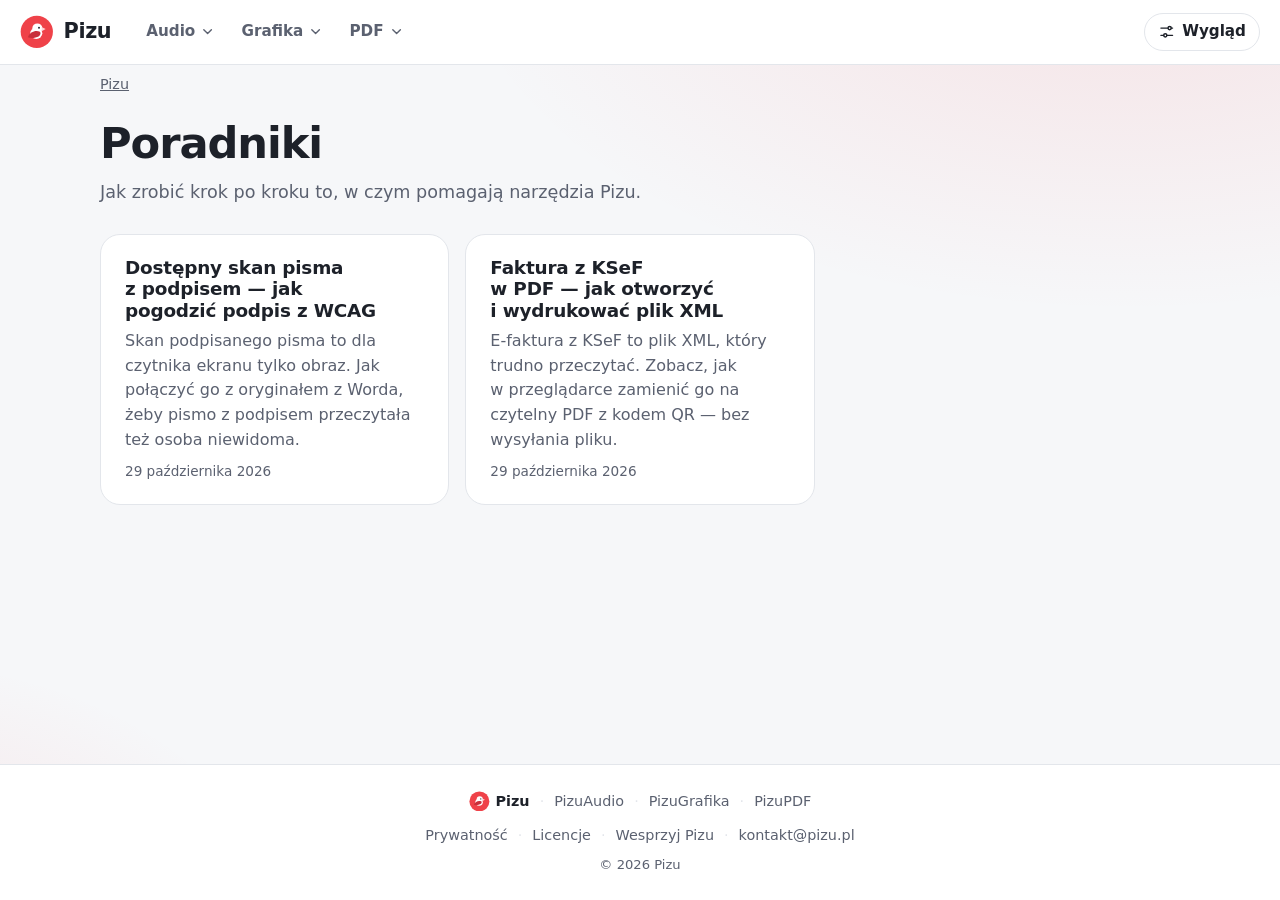
==== poradniki/index.html @ 79e98259 "Wdrożenie (2026-10-29 16:41) Źródło: pizu-pl c8be9c4" ====
<!DOCTYPE html>
<html lang="pl">
<head>
  <meta charset="utf-8">
  <meta name="viewport" content="width=device-width, initial-scale=1">
  <meta
    http-equiv="Content-Security-Policy"
    content="default-src 'self'; script-src 'self'; style-src 'self'; img-src 'self' data:; base-uri 'none'; form-action 'none'"
  >
  <title>Poradniki | Pizu</title>
  <meta name="description" content="Poradniki Pizu: jak zrobić krok po kroku to, w czym pomagają narzędzia do PDF-ów, zdjęć i dźwięku — bez wysyłania plików na serwer.">
  <link rel="canonical" href="https://pizu.pl/poradniki/">
  <meta name="theme-color" content="#f6f7f9" media="(prefers-color-scheme: light)">
  <meta name="theme-color" content="#121419" media="(prefers-color-scheme: dark)">
  <meta property="og:title" content="Poradniki | Pizu">
  <meta property="og:description" content="Poradniki Pizu: jak zrobić krok po kroku to, w czym pomagają narzędzia do PDF-ów, zdjęć i dźwięku — bez wysyłania plików na serwer.">
  <meta property="og:type" content="website">
  <meta property="og:url" content="https://pizu.pl/poradniki/">
  <meta property="og:site_name" content="Pizu">
  <meta property="og:locale" content="pl_PL">
  <!-- grafika: scripts/og-image.html → node scripts/og-image.mjs -->
  <meta property="og:image" content="https://pizu.pl/og-image.png">
  <meta property="og:image:type" content="image/png">
  <meta property="og:image:width" content="1200">
  <meta property="og:image:height" content="630">
  <meta property="og:image:alt" content="Ptak Pizu i napis: Pizu — narzędzia, które nie wysyłają Twoich plików. Dźwięk, zdjęcia, PDF.">
  <meta name="twitter:card" content="summary_large_image">
  <link rel="icon" type="image/svg+xml" href="/favicon.svg">
  <!-- motyw, kontrast, tekst i animacje z panelu „Wygląd” — przed pierwszym malowaniem -->
  <script src="/settings-init.js?v=d008af4809"></script>
  <!-- wspólna belka i stopka wszystkich stron Pizu (źródło: shell/, kopiuje scripts/sync-shell.mjs) -->
  <link rel="stylesheet" href="/pizu-shell.css?v=c054189e08">
  <link rel="stylesheet" href="/start.css?v=85e045e8c1">
  <script src="/pizu-shell.js?v=98fed515b8" defer></script>
  <script src="/start.js?v=29571391bf" defer></script>
  <script type="application/ld+json">{"@context":"https://schema.org","@type":"CollectionPage","name":"Poradniki","description":"Poradniki Pizu: jak zrobić krok po kroku to, w czym pomagają narzędzia do PDF-ów, zdjęć i dźwięku — bez wysyłania plików na serwer.","url":"https://pizu.pl/poradniki/","inLanguage":"pl","hasPart":[{"@type":"Article","headline":"Dostępny skan pisma z podpisem — jak pogodzić podpis z WCAG","url":"https://pizu.pl/poradniki/dostepny-skan-pisma-z-podpisem/"},{"@type":"Article","headline":"Faktura z KSeF w PDF — jak otworzyć i wydrukować plik XML","url":"https://pizu.pl/poradniki/faktura-z-ksef-w-pdf/"}]}</script>
</head>
<body>
  <a class="skip" href="#tresc">Przejdź do treści</a>

  <pizu-header settings>
    <!-- bez JavaScriptu zostają zwykłe linki; skrypt zamienia je na pełną belkę z menu -->
    <nav class="pz-bar" aria-label="Narzędzia Pizu">
      <a class="pz-logo" href="https://pizu.pl/"><span class="pz-logo-name">Pizu</span></a>
      <a href="https://audio.pizu.pl/">PizuAudio</a>
      <a href="https://grafika.pizu.pl/">PizuGrafika</a>
      <a href="https://pdf.pizu.pl/">PizuPDF</a>
    </nav>
  </pizu-header>

  <main id="tresc">
    <nav class="crumbs" aria-label="Jesteś tutaj">
      <ol><li><a href="/">Pizu</a></li></ol>
    </nav>
    <section class="guide-index" aria-labelledby="poradniki-h1">
      <h1 id="poradniki-h1">Poradniki</h1>
      <p class="guide-index-lead">Jak zrobić krok po kroku to, w&nbsp;czym pomagają narzędzia Pizu.</p>
      <ul class="guide-list" role="list">
        <li>
          <h2><a href="/poradniki/dostepny-skan-pisma-z-podpisem/">Dostępny skan pisma z&nbsp;podpisem&nbsp;— jak pogodzić podpis z&nbsp;WCAG</a></h2>
          <p>Skan podpisanego pisma to dla czytnika ekranu tylko obraz. Jak połączyć go z&nbsp;oryginałem z&nbsp;Worda, żeby pismo z&nbsp;podpisem przeczytała też osoba niewidoma.</p>
          <p class="guide-date"><time datetime="2026-10-29">29 października 2026</time></p>
        </li>
        <li>
          <h2><a href="/poradniki/faktura-z-ksef-w-pdf/">Faktura z&nbsp;KSeF w&nbsp;PDF&nbsp;— jak otworzyć i&nbsp;wydrukować plik XML</a></h2>
          <p>E-faktura z&nbsp;KSeF to plik XML, który trudno przeczytać. Zobacz, jak w&nbsp;przeglądarce zamienić go na czytelny PDF z&nbsp;kodem QR&nbsp;— bez wysyłania pliku.</p>
          <p class="guide-date"><time datetime="2026-10-29">29 października 2026</time></p>
        </li>
      </ul>
    </section>
  </main>

  <pizu-footer>
    <p class="pz-foot">© 2026 Pizu · <a href="https://audio.pizu.pl/">PizuAudio</a> · <a href="https://grafika.pizu.pl/">PizuGrafika</a> · <a href="https://pdf.pizu.pl/">PizuPDF</a> · <a href="mailto:kontakt@pizu.pl">kontakt@pizu.pl</a></p>
  </pizu-footer>

  <!-- Okno „O Pizu” — jak „O aplikacji” w narzędziach. Prywatność streszcza zakładki „Prywatność” narzędzi:
       przy zmianach w narzędziach (co pobierają, co zapisują w przeglądarce) zaktualizuj też tutaj. -->
  <dialog class="about" aria-labelledby="about-title">
    <div class="settings-body">
      <div class="settings-head">
        <h2 id="about-title">O Pizu</h2>
        <button class="icon-button" type="button" data-dialog-close aria-label="Zamknij">
          <svg viewBox="0 0 24 24" aria-hidden="true"><path d="M6 6l12 12M18 6L6 18" /></svg>
        </button>
      </div>

      <div class="tabs" role="tablist" aria-label="Informacje o Pizu">
        <button type="button" role="tab" id="tab-privacy" aria-controls="panel-privacy" aria-selected="true" data-tab="privacy">Prywatność</button>
        <button type="button" role="tab" id="tab-licenses" aria-controls="panel-licenses" aria-selected="false" tabindex="-1" data-tab="licenses">Licencje</button>
        <button type="button" role="tab" id="tab-contact" aria-controls="panel-contact" aria-selected="false" tabindex="-1" data-tab="contact">Kontakt</button>
      </div>

      <div class="tab-panel" role="tabpanel" id="panel-privacy" aria-labelledby="tab-privacy" tabindex="0">
        <p class="about-lead">Twoje pliki są przetwarzane lokalnie w&nbsp;przeglądarce, bez przesyłania ich na serwer. Szczegóły:</p>
        <dl class="privacy-list">
          <div>
            <dt>Twoje pliki</dt>
            <dd>PizuAudio, PizuGrafika i&nbsp;PizuPDF obrabiają pliki w&nbsp;Twojej przeglądarce, na Twoim urządzeniu. Ani pliki, ani wyniki nie są przesyłane na nasz serwer ani do innych firm.</dd>
          </div>
          <div>
            <dt>Co pobiera przeglądarka</dt>
            <dd>Przy otwarciu narzędzia — jego stronę z&nbsp;serwera Pizu, a&nbsp;przy niektórych funkcjach dodatkowe moduły z&nbsp;tego samego serwera (np. obsługę zdjęć HEIC i&nbsp;rozpoznawanie tekstu w&nbsp;PDF). Wyjątek: model AI do oddzielania wokalu w&nbsp;PizuAudio (ok. 172&nbsp;MB) przy pierwszym użyciu pobierany jest z&nbsp;serwisu Hugging Face, który widzi wtedy Twój adres IP — ale nie Twoje nagrania.</dd>
          </div>
          <div>
            <dt>Czy potrzebny jest internet</dt>
            <dd>Tak — do otwarcia narzędzia i&nbsp;pobrania potrzebnych modułów. Sama obróbka plików odbywa się już na Twoim urządzeniu.</dd>
          </div>
          <div>
            <dt>Co zostaje w&nbsp;przeglądarce</dt>
            <dd>Ustawienia wyglądu, zapisywane osobno dla każdego adresu. PizuPDF pamięta też kopie ostatnio otwieranych plików, żeby łatwo do nich wrócić — każdą usuniesz ikoną kosza. PizuAudio przechowuje pobrany model AI, żeby nie ściągać go ponownie. Do zamknięcia karty narzędzie pamięta też, że wzmianka o&nbsp;wsparciu już się pokazała. Wszystko usuniesz, czyszcząc dane witryny w&nbsp;ustawieniach przeglądarki.</dd>
          </div>
          <div>
            <dt>Bez śledzenia</dt>
            <dd>Bez plików cookie, reklam, narzędzi analitycznych i&nbsp;zakładania konta. Serwer, jak każdy, zapisuje standardowe logi dostępu (m.in. adresy IP) w&nbsp;celach bezpieczeństwa i&nbsp;diagnostyki. PizuPDF wysyła do usługi Sentry (dane w&nbsp;Unii Europejskiej) techniczny raport tylko wtedy, gdy w&nbsp;narzędziu wystąpi błąd — bez Twoich plików, ich nazw i&nbsp;adresu IP.</dd>
          </div>
          <div>
            <dt>Wsparcie przez Suppi</dt>
            <dd>Link „Wesprzyj Pizu” prowadzi do serwisu Suppi (Patronite). Strony Pizu łączą się z&nbsp;nim dopiero, gdy go klikniesz. Wpłatę obsługuje Suppi — strony Pizu nie mają dostępu do danych płatności.</dd>
          </div>
        </dl>
        <p class="privacy-more">Szczegóły każdego narzędzia znajdziesz w&nbsp;jego oknie „O&nbsp;aplikacji”, w&nbsp;zakładce „Prywatność”.</p>
      </div>

      <div class="tab-panel" role="tabpanel" id="panel-licenses" aria-labelledby="tab-licenses" tabindex="0" hidden>
        <p>Strona pizu.pl to własny kod (HTML, CSS i&nbsp;JavaScript) — bez bibliotek, czcionek ani skryptów z&nbsp;innych serwerów. Każde narzędzie ma własną listę licencji w&nbsp;oknie „O&nbsp;aplikacji”, w&nbsp;zakładce „Licencje”.</p>
        <details class="license">
          <summary>Ikona kubka (sekcja „Wesprzyj Pizu”) — Lucide, licencja ISC</summary>
          <p>Copyright (c) for portions of Lucide are held by Cole Bemis 2013-2022 as part of Feather (MIT). All other copyright (c) for Lucide are held by Lucide Contributors 2022.</p>
          <p>Permission to use, copy, modify, and/or distribute this software for any purpose with or without fee is hereby granted, provided that the above copyright notice and this permission notice appear in all copies.</p>
          <p>THE SOFTWARE IS PROVIDED "AS IS" AND THE AUTHOR DISCLAIMS ALL WARRANTIES WITH REGARD TO THIS SOFTWARE INCLUDING ALL IMPLIED WARRANTIES OF MERCHANTABILITY AND FITNESS. IN NO EVENT SHALL THE AUTHOR BE LIABLE FOR ANY SPECIAL, DIRECT, INDIRECT, OR CONSEQUENTIAL DAMAGES OR ANY DAMAGES WHATSOEVER RESULTING FROM LOSS OF USE, DATA OR PROFITS, WHETHER IN AN ACTION OF CONTRACT, NEGLIGENCE OR OTHER TORTIOUS ACTION, ARISING OUT OF OR IN CONNECTION WITH THE USE OR PERFORMANCE OF THIS SOFTWARE.</p>
        </details>
      </div>

      <div class="tab-panel" role="tabpanel" id="panel-contact" aria-labelledby="tab-contact" tabindex="0" hidden>
        <p>Pytania, uwagi i&nbsp;zgłoszenia błędów: <a href="mailto:kontakt@pizu.pl">kontakt@pizu.pl</a>. Przy błędzie podaj nazwę narzędzia i&nbsp;numer wersji — jest w&nbsp;stopce każdego narzędzia.</p>
        <p>Narzędzia Pizu są darmowe i&nbsp;bez reklam. Jeśli Ci pomogły, możesz <a href="https://suppi.pl/pizu" target="_blank" rel="noopener">postawić kawę na Suppi<span class="visually-hidden"> (otwiera się w nowej karcie)</span></a>.</p>
      </div>
    </div>
  </dialog>

  <!-- Panel „Wygląd i dostępność” — te same opcje i opisy co w narzędziach Pizu.
       Zmiany działają od razu i są zapisywane w tej przeglądarce (start.js). -->
  <dialog class="settings" aria-labelledby="settings-title">
    <div class="settings-body">
      <div class="settings-head">
        <h2 id="settings-title">Wygląd i dostępność</h2>
        <button class="icon-button" type="button" data-settings-close aria-label="Zamknij ustawienia">
          <svg viewBox="0 0 24 24" aria-hidden="true"><path d="M6 6l12 12M18 6L6 18" /></svg>
        </button>
      </div>

      <fieldset class="setting">
        <legend>Motyw</legend>
        <div class="choices">
          <label><input type="radio" name="theme" value="light"><span><svg viewBox="0 0 24 24" aria-hidden="true"><circle cx="12" cy="12" r="4" /><path d="M12 2.5v2M12 19.5v2M2.5 12h2M19.5 12h2M5.3 5.3l1.4 1.4M17.3 17.3l1.4 1.4M5.3 18.7l1.4-1.4M17.3 6.7l1.4-1.4" /></svg>Jasny</span></label>
          <label><input type="radio" name="theme" value="dark"><span><svg viewBox="0 0 24 24" aria-hidden="true"><path d="M20 14.5A8 8 0 0 1 9.5 4a8 8 0 1 0 10.5 10.5z" /></svg>Ciemny</span></label>
          <label><input type="radio" name="theme" value="auto"><span><svg viewBox="0 0 24 24" aria-hidden="true"><rect x="3" y="4" width="18" height="12.5" rx="2" /><path d="M9 20.5h6M12 16.5v4" /></svg>Automatyczny</span></label>
        </div>
      </fieldset>

      <fieldset class="setting" aria-describedby="setting-contrast-hint">
        <legend>Kontrast</legend>
        <p class="setting-hint" id="setting-contrast-hint">Wysoki kontrast przyciemnia teksty i&nbsp;obramowania oraz wzmacnia kolory przycisków.</p>
        <div class="choices">
          <label><input type="radio" name="contrast" value="normal"><span>Standardowy</span></label>
          <label><input type="radio" name="contrast" value="high"><span>Wysoki</span></label>
        </div>
      </fieldset>

      <fieldset class="setting" aria-describedby="setting-text-hint">
        <legend>Wielkość tekstu</legend>
        <p class="setting-hint" id="setting-text-hint">Powiększa tekst i&nbsp;przyciski na całej stronie.</p>
        <div class="choices">
          <label><input type="radio" name="textScale" value="100"><span>100%</span></label>
          <label><input type="radio" name="textScale" value="115"><span>115%</span></label>
          <label><input type="radio" name="textScale" value="130"><span>130%</span></label>
          <label><input type="radio" name="textScale" value="150"><span>150%</span></label>
        </div>
      </fieldset>

      <fieldset class="setting" aria-describedby="setting-motion-hint">
        <legend>Animacje</legend>
        <p class="setting-hint" id="setting-motion-hint">Ograniczone wyłączają przejścia i&nbsp;ruchome efekty, także ptaka, który mruga i&nbsp;wodzi okiem.</p>
        <div class="choices">
          <label><input type="radio" name="motion" value="system"><span>Jak w&nbsp;systemie</span></label>
          <label><input type="radio" name="motion" value="reduced"><span>Ograniczone</span></label>
          <label><input type="radio" name="motion" value="full"><span>Pełne</span></label>
        </div>
      </fieldset>

      <p class="settings-note">Ustawienia są zapamiętywane tylko w&nbsp;tej przeglądarce. Klawiszem Tab przechodzisz między elementami strony, a&nbsp;strzałkami wybierasz opcje w&nbsp;grupie.</p>

      <div class="settings-foot">
        <button class="text-button" type="button" data-settings-reset>
          <svg viewBox="0 0 24 24" aria-hidden="true"><path d="M4 12a8 8 0 1 0 2.4-5.7M4 4v4.5h4.5" /></svg>
          Przywróć domyślne
        </button>
        <button class="button button-small" type="button" data-settings-close>Gotowe</button>
      </div>
    </div>
  </dialog>
</body>
</html>
---- pizu-shell.css ----
/* Pizu — wspólna belka (<pizu-header>) i stopka (<pizu-footer>) — patrz pizu-shell.js.
   Jedno źródło: shell/ w projekcie pizu-pl; scripts/sync-shell.mjs kopiuje do każdej strony.

   Kolory jak na pizu.pl. Jasny i ciemny wariant wybiera light-dark() według color-scheme strony
   (pizu.pl: data-theme, narzędzia: klasa .dark); wysoki kontrast: data-contrast="high" albo .contrast-high.
   Rozmiary w rem — rosną razem z ustawieniem „Wielkość tekstu”. */

:root {
  --pz-ink: light-dark(#1d2129, #eef0f4);
  --pz-muted: light-dark(#5b6170, #a6acb9);
  --pz-surface: light-dark(#ffffff, #1b1e25);
  --pz-line: light-dark(#e3e6eb, #2a2e37);
  --pz-chip: light-dark(#f0f2f5, #23262e);
  --pz-brand-ink: light-dark(#c22f39, #f47279);
  --pz-brand-tile: light-dark(#ffe3e5, #3a1f23);
  --pz-focus: light-dark(#2563eb, #7aa2ff);
  --pz-shadow-color: light-dark(rgba(20, 24, 33, 0.12), rgba(0, 0, 0, 0.5));
  /* szerokość treści belki i stopki: pełna, żeby logo stało w tym samym miejscu na każdej stronie
     (strona może ją ograniczyć) */
  --pz-max: none;
}

:root[data-contrast="high"],
:root.contrast-high {
  --pz-ink: light-dark(#0b0d12, #ffffff);
  --pz-muted: light-dark(#343944, #dde0e7);
  --pz-line: light-dark(#7d8491, #7f8694);
  --pz-chip: light-dark(#e3e6eb, #2c3039);
  --pz-brand-ink: light-dark(#a3202a, #ff8a8f);
  --pz-focus: light-dark(#1d4ed8, #a5c0ff);
}

pizu-header,
pizu-footer {
  display: block;
  color: var(--pz-ink);
  background: var(--pz-surface);
  line-height: 1.4;
}

pizu-header *,
pizu-footer * {
  box-sizing: border-box;
}

pizu-header {
  position: relative;
  z-index: 40;
  border-bottom: 1px solid var(--pz-line);
}

/* przed załadowaniem skryptu: ta sama wysokość, żeby strona nie skakała */
pizu-header:not(:defined) {
  min-height: 4rem;
}

pizu-footer {
  border-top: 1px solid var(--pz-line);
}

pizu-header :focus-visible,
pizu-footer :focus-visible {
  outline: 3px solid var(--pz-focus);
  outline-offset: 2px;
  border-radius: 8px;
}

.pz-visually-hidden {
  position: absolute;
  width: 1px;
  height: 1px;
  overflow: hidden;
  clip: rect(0 0 0 0);
  white-space: nowrap;
}

/* ── logo ──────────────────────────────────────────────── */

.pz-mark {
  flex: none;
  width: 2.1rem;
  height: 2.1rem;
}

.pz-c-brand { fill: #ef4249; }
.pz-c-white { fill: #fff; }
.pz-c-beak { fill: #ffd3d5; }
.pz-c-ink { fill: #262b36; }
.pz-c-wing { fill: #c92f3a; }

.pz-icon,
.pz-chevron {
  flex: none;
  width: 1.15em;
  height: 1.15em;
  fill: none;
  stroke: currentColor;
  stroke-width: 1.9;
  stroke-linecap: round;
  stroke-linejoin: round;
}

/* ── belka ─────────────────────────────────────────────── */

.pz-bar {
  display: flex;
  align-items: center;
  gap: 8px 16px;
  max-width: var(--pz-max);
  min-height: 4rem;
  margin-inline: auto;
  padding: 10px 20px;
}

.pz-logo {
  display: inline-flex;
  align-items: center;
  gap: 10px;
  padding: 4px 6px 4px 0;
  color: var(--pz-ink);
  text-decoration: none;
}

.pz-logo-name {
  font-size: 1.3rem;
  font-weight: 800;
  letter-spacing: -0.02em;
}

.pz-nav-list,
.pz-panel-list,
.pz-mobile-list {
  margin: 0;
  padding: 0;
  list-style: none;
}

.pz-nav-list {
  display: flex;
  gap: 2px;
}

.pz-nav-item {
  position: relative;
}

.pz-nav-btn {
  display: inline-flex;
  align-items: center;
  gap: 5px;
  padding: 8px 11px 8px 13px;
  border: 0;
  border-radius: 999px;
  background: transparent;
  color: var(--pz-muted);
  font: inherit;
  font-size: 0.95rem;
  font-weight: 600;
  cursor: pointer;
}

.pz-nav-btn:hover,
.pz-nav-btn[aria-expanded="true"] {
  background: var(--pz-chip);
  color: var(--pz-ink);
}

.pz-nav-btn.is-current {
  color: var(--pz-brand-ink);
}

.pz-chevron {
  width: 1em;
  height: 1em;
  stroke-width: 2.2;
}

.pz-nav-btn[aria-expanded="true"] .pz-chevron {
  transform: rotate(180deg);
}

/* narzędzie pracuje w tle (atrybut busy) */
.pz-spinner {
  flex: none;
  width: 0.9em;
  height: 0.9em;
  margin-left: 6px;
  vertical-align: -0.1em;
  fill: none;
  stroke: var(--pz-brand-ink);
  stroke-width: 3;
  stroke-linecap: round;
  animation: pz-spin 0.9s linear infinite;
}

@keyframes pz-spin {
  to { transform: rotate(360deg); }
}

/* „Ograniczone animacje” z panelu „Wygląd” (narzędzia: .reduce-motion, pizu.pl: data-motion) */
:root.reduce-motion .pz-spinner,
:root[data-motion="reduced"] .pz-spinner {
  animation: none;
}

@media (prefers-reduced-motion: reduce) {
  :root:not(.motion-full):not([data-motion="full"]) .pz-spinner {
    animation: none;
  }
}

/* ── rozwijane kategorie ───────────────────────────────── */

.pz-panel {
  position: absolute;
  top: calc(100% + 10px);
  left: 0;
  width: 21rem;
  padding: 8px;
  border: 1px solid var(--pz-line);
  border-radius: 16px;
  background: var(--pz-surface);
  box-shadow: 0 2px 4px var(--pz-shadow-color), 0 18px 40px var(--pz-shadow-color);
}

.pz-panel[hidden] {
  display: none;
}

.pz-panel-wide {
  width: 36rem;
}

/* trzy kolumny czytane z góry na dół (PDF: 16 narzędzi → 6 wierszy), żeby pokrewne leżały obok siebie;
   przy nowym narzędziu sprawdź liczbę wierszy — nadmiarowa pozycja tworzy wąską czwartą kolumnę */
.pz-panel-wide .pz-panel-list {
  grid-auto-flow: column;
  grid-template-columns: repeat(3, minmax(0, 1fr));
  grid-template-rows: repeat(6, auto);
}

.pz-panel-head {
  display: flex;
  flex-wrap: wrap;
  align-items: baseline;
  justify-content: space-between;
  gap: 2px 12px;
  margin-bottom: 6px;
  padding: 6px 10px 10px;
  border-bottom: 1px solid var(--pz-line);
}

.pz-product {
  color: var(--pz-ink);
  font-size: 1.05rem;
  font-weight: 800;
  letter-spacing: -0.015em;
  text-decoration: none;
}

.pz-product:hover {
  text-decoration: underline;
  text-underline-offset: 3px;
}

/* nazwa narzędzia w kolorze marki — jak w logo narzędzi (ZASADY-MARKI.md) */
.pz-product-name {
  color: var(--pz-brand-ink);
}

.pz-panel-about {
  color: var(--pz-muted);
  font-size: 0.85rem;
  font-weight: 400;
}

.pz-panel-list {
  display: grid;
  gap: 2px;
}

.pz-tool {
  display: block;
  padding: 8px 10px;
  border-radius: 10px;
  color: var(--pz-ink);
  text-decoration: none;
}

.pz-tool:hover {
  background: var(--pz-chip);
}

.pz-tool[aria-current="page"] {
  background: var(--pz-brand-tile);
}

.pz-tool-name {
  display: block;
  font-size: 0.95rem;
  font-weight: 600;
}

.pz-tool[aria-current="page"] .pz-tool-name {
  color: var(--pz-brand-ink);
}

.pz-tool-desc {
  display: block;
  margin-top: 1px;
  color: var(--pz-muted);
  font-size: 0.82rem;
  line-height: 1.35;
}

/* ── przyciski po prawej ───────────────────────────────── */

.pz-actions {
  display: flex;
  align-items: center;
  gap: 8px;
  margin-left: auto;
}

.pz-btn {
  display: inline-flex;
  align-items: center;
  gap: 7px;
  padding: 7px 13px;
  border: 1px solid var(--pz-line);
  border-radius: 999px;
  background: var(--pz-surface);
  color: var(--pz-ink);
  font: inherit;
  font-size: 0.95rem;
  font-weight: 600;
  cursor: pointer;
}

.pz-btn:hover,
.pz-btn[aria-expanded="true"] {
  background: var(--pz-chip);
}

.pz-menu-btn {
  display: none;
}

/* ── menu na telefonie ─────────────────────────────────── */

.pz-mobile {
  max-width: var(--pz-max);
  margin-inline: auto;
  padding: 4px 20px 14px;
}

.pz-mobile[hidden] {
  display: none;
}

.pz-mobile-group {
  padding-block: 10px;
}

.pz-mobile-group + .pz-mobile-group {
  border-top: 1px solid var(--pz-line);
}

.pz-mobile-title {
  margin: 0 0 4px;
}

.pz-mobile-list {
  display: flex;
  flex-wrap: wrap;
  gap: 4px;
}

.pz-mobile-list .pz-tool {
  padding: 7px 12px;
  border: 1px solid var(--pz-line);
  border-radius: 999px;
}

.pz-mobile-list .pz-tool-name {
  font-size: 0.9rem;
}

@media (max-width: 880px) {
  .pz-nav {
    display: none;
  }

  .pz-menu-btn {
    display: inline-flex;
  }
}

@media (min-width: 881px) {
  .pz-mobile {
    display: none;
  }
}

@media (max-width: 480px) {
  .pz-bar {
    padding-inline: 16px;
  }

  /* na wąskim ekranie „Wygląd” zostaje samą ikoną (nazwa w aria-label) */
  .pz-settings .pz-btn-text {
    display: none;
  }

  .pz-settings {
    padding-inline: 9px;
  }

  .pz-mobile {
    padding-inline: 16px;
  }
}

/* ── stopka ────────────────────────────────────────────── */

.pz-foot {
  display: grid;
  justify-items: center;
  gap: 6px;
  max-width: var(--pz-max);
  margin-inline: auto;
  padding: 22px 20px 26px;
  color: var(--pz-muted);
  font-size: 0.9rem;
  text-align: center;
}

.pz-foot-row {
  display: flex;
  flex-wrap: wrap;
  align-items: center;
  justify-content: center;
  margin: 0;
}

.pz-foot a,
.pz-foot button {
  padding: 4px 4px;
  border: 0;
  background: none;
  color: inherit;
  font: inherit;
  text-decoration: none;
  cursor: pointer;
}

.pz-foot a:hover,
.pz-foot button:hover {
  color: var(--pz-ink);
  text-decoration: underline;
  text-underline-offset: 3px;
}

.pz-foot .pz-foot-brand {
  display: inline-flex;
  align-items: center;
  gap: 6px;
  color: var(--pz-ink);
  font-weight: 800;
}

.pz-foot-brand .pz-mark {
  width: 1.3rem;
  height: 1.3rem;
}

.pz-sep {
  padding-inline: 6px;
  color: var(--pz-line);
}

.pz-foot-meta {
  font-size: 0.82rem;
}
---- start.css ----
/* Pizu — strona startowa pizu.pl. Kolory jak w narzędziach (PizuPDF, PizuAudio, PizuGrafika). */

/* Każdy kolor ma wersję jasną i ciemną (light-dark). O wyborze decyduje color-scheme:
   system, chyba że w panelu „Wygląd” ustawiono motyw (atrybut data-theme na <html>). */
:root {
  color-scheme: light dark;
  --bg: light-dark(#f6f7f9, #121419);
  --surface: light-dark(#ffffff, #1b1e25);
  --ink: light-dark(#1d2129, #eef0f4);
  --muted: light-dark(#5b6170, #a6acb9);
  --line: light-dark(#e3e6eb, #2a2e37);
  --chip: light-dark(#f0f2f5, #23262e);
  --brand: #ef4249;
  --brand-deep: #c92f3a;
  --brand-soft: #ffd3d5;
  --brand-ink: light-dark(#c22f39, #f47279);
  /* Czerwone przyciski z białym napisem: te same odcienie co w PizuPDF, ≥ 4,5 : 1 w obu motywach
     (#ef4249 z bielą ma tylko 3,8 : 1, więc zostaje dla logo i ilustracji). */
  --button: #cf2a34;
  --button-hover: #b4242d;
  --glow:light-dark(rgba(239, 66, 73, 0.12), rgba(239, 66, 73, 0.16));
  --shadow-color: light-dark(rgba(20, 24, 33, 0.07), rgba(0, 0, 0, 0.3));
  --shadow: 0 1px 2px var(--shadow-color), 0 10px 30px var(--shadow-color);
  --shadow-hover: 0 2px 4px var(--shadow-color), 0 18px 40px var(--shadow-color);
  --backdrop: light-dark(rgba(20, 24, 33, 0.45), rgba(0, 0, 0, 0.65));
  --focus: light-dark(#2563eb, #7aa2ff);

  --audio: light-dark(#6d3fd8, #b9a0ff);
  --audio-tile: light-dark(#efe9ff, #2b2442);
  --grafika: light-dark(#0f766e, #5ee0d0);
  --grafika-tile: light-dark(#d9f6f1, #173430);
  --pdf: light-dark(#c22f39, #f47279);
  --pdf-tile: light-dark(#ffe3e5, #3a1f23);
}

:root[data-theme="light"] { color-scheme: light; }
:root[data-theme="dark"] { color-scheme: dark; }

/* Wysoki kontrast: ciemniejsze (w ciemnym motywie jaśniejsze) teksty i obramowania, mocniejsze kolory. */
:root[data-contrast="high"] {
  --ink: light-dark(#0b0d12, #ffffff);
  --muted: light-dark(#343944, #dde0e7);
  --line: light-dark(#7d8491, #7f8694);
  --chip: light-dark(#e3e6eb, #2c3039);
  --brand-ink: light-dark(#a3202a, #ff8a8f);
  --button: #c11a24;
  --button-hover: #9d141c;
  --focus: light-dark(#1d4ed8, #a5c0ff);
  --audio: light-dark(#5124b5, #d0c0ff);
  --grafika: light-dark(#0a5a54, #86f2e4);
  --pdf: light-dark(#a3202a, #ff8a8f);
}

/* Wielkość tekstu: czcionki są w rem, więc rosną razem z ustawieniem, a przyciski razem z nimi. */
:root[data-text="115"] { font-size: 115%; }
:root[data-text="130"] { font-size: 130%; }
:root[data-text="150"] { font-size: 150%; }

*,
*::before,
*::after {
  box-sizing: border-box;
}

html {
  -webkit-text-size-adjust: 100%;
}

@media (prefers-reduced-motion: no-preference) {
  html:not([data-motion="reduced"]) { scroll-behavior: smooth; }
}

html[data-motion="full"] { scroll-behavior: smooth; }

body {
  display: flex;
  flex-direction: column;
  margin: 0;
  min-height: 100vh;
  font-family: "Segoe UI", system-ui, -apple-system, Roboto, "Helvetica Neue", Arial, sans-serif;
  font-size: 1rem;
  line-height: 1.55;
  color: var(--ink);
  background:
    radial-gradient(1100px 620px at 88% -8%, var(--glow), transparent 62%),
    radial-gradient(700px 480px at -10% 105%, var(--glow), transparent 60%),
    var(--bg);
  background-attachment: fixed;
}

a {
  color: inherit;
}

:focus-visible {
  outline: 3px solid var(--focus);
  outline-offset: 3px;
  border-radius: 6px;
}

h1,
h2,
h3 {
  line-height: 1.15;
  margin: 0;
}

p {
  margin: 0;
}

.visually-hidden {
  position: absolute;
  width: 1px;
  height: 1px;
  overflow: hidden;
  clip: rect(0 0 0 0);
  white-space: nowrap;
}

.skip {
  position: absolute;
  left: 16px;
  top: -60px;
  z-index: 10;
  padding: 10px 14px;
  border-radius: 10px;
  background: var(--surface);
  box-shadow: var(--shadow);
  font-weight: 600;
}

.skip:focus {
  top: 12px;
}

/* ── układ ─────────────────────────────────────────────── */

/* Belka i stopka to wspólny komponent Pizu (pizu-shell.css, ta sama szerokość 1120 px). */
main {
  flex: 1 0 auto;
  width: 100%;
  max-width: 1120px;
  margin-inline: auto;
  padding-inline: 20px;
}

/* ── hero ──────────────────────────────────────────────── */

.hero {
  display: grid;
  grid-template-columns: minmax(0, 1.15fr) minmax(0, 0.85fr);
  align-items: center;
  gap: 40px;
  padding-block: 24px 56px;
}

.eyebrow {
  margin-bottom: 14px;
  color: var(--brand-ink);
  font-size: 0.85rem;
  font-weight: 700;
  letter-spacing: 0.08em;
  text-transform: uppercase;
}

.hero h1 {
  font-size: clamp(2.15rem, 5.2vw, 3.3rem);
  font-weight: 800;
  letter-spacing: -0.025em;
  text-wrap: balance;
}

.hero h1 em {
  font-style: normal;
  color: var(--brand-ink);
}

.lead {
  max-width: 34em;
  margin-top: 20px;
  color: var(--muted);
  font-size: 1.15rem;
}

.button {
  display: inline-flex;
  align-items: center;
  gap: 8px;
  margin-top: 30px;
  padding: 13px 22px;
  border-radius: 12px;
  background: var(--button);
  color: #fff;
  font-weight: 700;
  text-decoration: none;
  box-shadow: 0 6px 18px rgba(207, 42, 52, 0.3);
  transition: transform 0.15s, box-shadow 0.15s, background-color 0.15s;
}

.button:hover {
  background: var(--button-hover);
  transform: translateY(-1px);
  box-shadow: 0 10px 24px rgba(207, 42, 52, 0.35);
}

.hero-art {
  display: flex;
  justify-content: center;
}

.mascot {
  width: 100%;
  max-width: 360px;
  height: auto;
  overflow: visible;
}

/* ── kolory ilustracji ─────────────────────────────────── */

.c-brand { fill: var(--brand); }
.c-white { fill: #fff; }
.c-beak { fill: var(--brand-soft); }
.c-ink { fill: #262b36; }
.c-wing { fill: var(--brand-deep); }
.c-card { fill: #fff; }

.c-wave {
  fill: none;
  stroke: var(--brand);
  stroke-width: 6;
  stroke-linecap: round;
}

.c-lines {
  fill: none;
  stroke: #fff;
  stroke-width: 3;
  stroke-linecap: round;
}

.ring {
  fill: none;
  stroke: var(--brand);
  stroke-opacity: 0.35;
  stroke-width: 2.5;
  stroke-dasharray: 3 11;
  stroke-linecap: round;
  transform: scale(1.11);
  transform-box: fill-box;
  transform-origin: center;
}

.badge {
  filter: drop-shadow(0 6px 10px rgba(20, 24, 33, 0.18));
}

/* ── karty narzędzi ────────────────────────────────────── */

.section-head {
  margin-bottom: 28px;
}

.section-head h2 {
  font-size: clamp(1.6rem, 3.2vw, 2.2rem);
  font-weight: 800;
  letter-spacing: -0.02em;
}

.section-head p {
  margin-top: 8px;
  color: var(--muted);
}

.tool-list,
.why-list {
  margin: 0;
  padding: 0;
  list-style: none;
}

.tool-list {
  display: grid;
  grid-template-columns: repeat(auto-fit, minmax(270px, 1fr));
  gap: 20px;
}

.tool {
  --tool: var(--brand-ink);
  --tile: var(--chip);
  position: relative;
  display: flex;
  flex-direction: column;
  gap: 12px;
  height: 100%;
  padding: 26px;
  border: 1px solid var(--line);
  border-radius: 20px;
  background: var(--surface);
  box-shadow: var(--shadow);
  text-decoration: none;
  transition: transform 0.18s, box-shadow 0.18s, border-color 0.18s;
}

.tool-audio { --tool: var(--audio); --tile: var(--audio-tile); }
.tool-grafika { --tool: var(--grafika); --tile: var(--grafika-tile); }
.tool-pdf { --tool: var(--pdf); --tile: var(--pdf-tile); }

.tool:hover {
  transform: translateY(-4px);
  border-color: var(--tool);
  box-shadow: var(--shadow-hover);
}

/* Rozciągnięty link: klik w dowolne miejsce karty otwiera narzędzie, obwódka fokusu obejmuje całą kartę. */
.tool-link {
  text-decoration: none;
}

.tool-link::after {
  content: "";
  position: absolute;
  inset: 0;
  border-radius: 20px;
}

.tool-link:focus-visible {
  outline: none;
}

.tool:has(.tool-link:focus-visible) {
  outline: 3px solid var(--focus);
  outline-offset: 3px;
}

.tool-icon {
  display: grid;
  place-items: center;
  width: 52px;
  height: 52px;
  border-radius: 14px;
  background: var(--tile);
  color: var(--tool);
}

.tool-icon svg {
  width: 28px;
  height: 28px;
  fill: none;
  stroke: currentColor;
  stroke-width: 1.9;
  stroke-linecap: round;
  stroke-linejoin: round;
}

.tool-name {
  margin-top: 4px;
  font-size: 1.35rem;
  font-weight: 800;
  letter-spacing: -0.015em;
}

/* Nazwa jak w logo narzędzi: „Pizu” w kolorze tekstu, nazwa narzędzia na czerwono (ZASADY-MARKI.md). */
.tool-name-product {
  color: var(--brand-ink);
}

.tool-desc {
  color: var(--muted);
}

.tool-tags {
  display: flex;
  flex-wrap: wrap;
  gap: 6px;
  margin-top: 2px;
}

/* Tagi prowadzą do podstron narzędzi — leżą nad rozciągniętym linkiem karty. */
.tool-tags a {
  position: relative;
  z-index: 1;
  padding: 3px 10px;
  border-radius: 999px;
  background: var(--chip);
  color: var(--ink);
  font-size: 0.8rem;
  font-weight: 600;
  text-decoration: none;
  transition: background 0.18s, color 0.18s;
}

.tool-tags a:hover,
.tool-tags .tool-demo {
  background: var(--tile);
  color: var(--tool);
}

.tool-tags .tool-demo:hover {
  text-decoration: underline;
}

/* Zakończenie karty: co się stanie po kliknięciu, a pod spodem adres mniejszym tekstem. */
.tool-foot {
  display: flex;
  flex-direction: column;
  gap: 2px;
  margin-top: auto;
  padding-top: 8px;
}

.tool-go {
  color: var(--tool);
  font-weight: 700;
}

.tool-url {
  color: var(--muted);
  font-size: 0.85rem;
}

.tool-go span {
  display: inline-block;
  transition: transform 0.18s;
}

.tool:hover .tool-go span {
  transform: translateX(4px);
}

/* ── dlaczego ──────────────────────────────────────────── */

.why {
  margin-block: 72px 56px;
}

.why-list {
  display: grid;
  grid-template-columns: repeat(3, minmax(0, 1fr));
  gap: 28px;
  padding: 30px;
  border: 1px solid var(--line);
  border-radius: 20px;
  background: var(--surface);
}

.why-list svg {
  width: 30px;
  height: 30px;
  margin-bottom: 10px;
  fill: none;
  stroke: var(--brand-ink);
  stroke-width: 1.8;
  stroke-linecap: round;
  stroke-linejoin: round;
}

.why-list h3 {
  font-size: 1.05rem;
  font-weight: 700;
}

.why-list p {
  margin-top: 6px;
  color: var(--muted);
  font-size: 0.95rem;
}

.why-list a,
.about a,
.link-button {
  color: var(--brand-ink);
  font-weight: 600;
  text-underline-offset: 3px;
}

/* przycisk wyglądający jak link (otwiera okno, a nie inną stronę) */
.link-button {
  padding: 0;
  border: 0;
  background: none;
  font: inherit;
  text-decoration: underline;
  cursor: pointer;
}

/* ── sprawdź sam ───────────────────────────────────────── */

.check {
  position: relative;
  margin-bottom: 56px;
  padding: 30px 30px 14px;
  border: 1px solid var(--line);
  border-radius: 20px;
  background: var(--surface);
}

/* Domyślnie zwinięta: pod nagłówkiem podwójna strzałka (<summary>). Zwiniętą kartę rozwija kliknięcie w dowolnym
   miejscu — summary rozciąga się na całą kartę; po rozwinięciu zwija ją już tylko strzałka. */
.check-more > summary {
  display: flex;
  justify-content: center;
  margin-top: 4px;
  color: var(--muted);
  list-style: none;
  cursor: pointer;
}

.check-more > summary::-webkit-details-marker {
  display: none;
}

.check-more:not([open]) > summary::after {
  content: "";
  position: absolute;
  inset: 0;
  border-radius: 20px;
}

.check-more > summary:hover,
.check:has(.check-more:not([open])):hover .check-more > summary {
  color: var(--brand-ink);
}

.check-chevron {
  width: 30px;
  height: 30px;
  fill: none;
  stroke: currentColor;
  stroke-width: 1.8;
  stroke-linecap: round;
  stroke-linejoin: round;
  transition: transform 0.18s;
}

.check-more[open] .check-chevron {
  transform: rotate(180deg);
}

/* fokus z klawiatury: obwódka całej zwiniętej karty, jak przy kartach narzędzi; po rozwinięciu — samej strzałki */
.check-more:not([open]) > summary:focus-visible {
  outline: none;
}

.check:has(.check-more:not([open]) > summary:focus-visible) {
  outline: 3px solid var(--focus);
  outline-offset: 3px;
}

.check-head {
  display: flex;
  align-items: flex-start;
  gap: 18px;
}

.check-icon {
  flex: none;
  width: 44px;
  height: 44px;
  fill: none;
  stroke: var(--brand-ink);
  stroke-width: 1.7;
  stroke-linecap: round;
  stroke-linejoin: round;
}

.check-head h2 {
  font-size: 1.35rem;
  font-weight: 800;
  letter-spacing: -0.015em;
}

.check-head p {
  margin-top: 6px;
  color: var(--muted);
}

/* kroki po lewej, wyjątki po prawej (na telefonie jedno pod drugim) */
.check-body {
  display: grid;
  grid-template-columns: minmax(0, 3fr) minmax(0, 2fr);
  gap: 24px 36px;
  margin-block: 12px 16px;
}

.check-steps {
  display: grid;
  align-content: start;
  gap: 14px;
  margin: 0;
  padding: 0;
  list-style: none;
  counter-reset: krok;
}

.check-steps li {
  position: relative;
  min-height: 30px;
  padding: 3px 0 0 44px;
  counter-increment: krok;
}

/* numer w kółku tylko dla oka (po „/” pusty tekst dla czytników) — czytnik i tak podaje pozycję na liście */
.check-steps li::before {
  content: counter(krok);
  content: counter(krok) / "";
  position: absolute;
  top: 0;
  left: 0;
  display: grid;
  place-items: center;
  width: 30px;
  height: 30px;
  border-radius: 50%;
  background: var(--pdf-tile);
  color: var(--brand-ink);
  font-weight: 800;
  font-size: 0.95rem;
}

.check a {
  color: var(--brand-ink);
  font-weight: 600;
  text-underline-offset: 3px;
}

.check kbd,
.check code {
  padding: 1px 6px;
  border: 1px solid var(--line);
  border-radius: 6px;
  background: var(--chip);
  color: var(--ink);
  font-family: ui-monospace, "Cascadia Mono", Consolas, monospace;
  font-size: 0.85em;
  white-space: nowrap;
}

.check kbd {
  border-bottom-width: 2px;
}

.check-notes {
  padding: 18px 20px;
  border-radius: 14px;
  background: var(--bg);
  color: var(--muted);
  font-size: 0.95rem;
}

.check-notes h3 {
  color: var(--ink);
  font-size: 1rem;
  font-weight: 700;
}

.check-notes ul {
  margin: 8px 0 0;
  padding-left: 1.1em;
}

.check-notes li + li {
  margin-top: 8px;
}

/* ── okno „O Pizu” ─────────────────────────────────────── */

.tabs {
  display: flex;
  flex-wrap: wrap;
  gap: 4px;
  margin-top: 16px;
  padding-bottom: 10px;
  border-bottom: 1px solid var(--line);
}

.tabs [role="tab"] {
  padding: 7px 14px;
  border: 1px solid transparent;
  border-radius: 999px;
  background: none;
  color: var(--muted);
  font: inherit;
  font-size: 0.95rem;
  font-weight: 600;
  cursor: pointer;
}

.tabs [role="tab"]:hover {
  background: var(--chip);
  color: var(--ink);
}

.tabs [role="tab"][aria-selected="true"] {
  border-color: var(--brand-ink);
  background: var(--pdf-tile);
  color: var(--brand-ink);
}

.tab-panel {
  padding-top: 14px;
  color: var(--muted);
  font-size: 0.95rem;
}

.tab-panel > p + p {
  margin-top: 10px;
}

.about-lead {
  color: var(--ink);
  font-weight: 600;
}

/* pytanie po lewej, odpowiedź po prawej (na telefonie jedno pod drugim) */
.privacy-list {
  margin: 8px 0 0;
}

.privacy-list div {
  display: grid;
  grid-template-columns: minmax(0, 11rem) minmax(0, 1fr);
  gap: 2px 20px;
  padding-block: 12px;
}

.privacy-list div + div {
  border-top: 1px solid var(--line);
}

.privacy-list dt {
  color: var(--ink);
  font-weight: 700;
}

.privacy-list dd {
  margin: 0;
}

.privacy-more {
  margin-top: 10px;
}

.license {
  margin-top: 12px;
}

.license summary {
  color: var(--ink);
  font-weight: 600;
  cursor: pointer;
}

.license p {
  margin-top: 8px;
  font-size: 0.85rem;
}

/* ── wsparcie ──────────────────────────────────────────── */

.support {
  display: flex;
  flex-wrap: wrap;
  align-items: center;
  gap: 18px 28px;
  margin-bottom: 56px;
  padding: 26px 30px;
  border: 1px solid var(--line);
  border-radius: 20px;
  background: var(--surface);
}

.support-icon {
  flex: none;
  width: 44px;
  height: 44px;
  fill: none;
  stroke: var(--brand-ink);
  stroke-width: 1.7;
  stroke-linecap: round;
  stroke-linejoin: round;
}

.support-text {
  flex: 1 1 20rem;
}

.support-text h2 {
  font-size: 1.35rem;
  font-weight: 800;
  letter-spacing: -0.015em;
}

.support-text p {
  margin-top: 6px;
  max-width: 40em;
  color: var(--muted);
}

/* Spokojniejszy niż czerwony przycisk na górze strony: obrys w kolorze marki. */
.support-button {
  margin-top: 0;
  border: 2px solid var(--brand-ink);
  background: var(--surface);
  color: var(--brand-ink);
  box-shadow: none;
}

.support-button:hover {
  background: var(--pdf-tile);
  box-shadow: none;
}

/* ── animacje ──────────────────────────────────────────── */

/* Ruch działa, gdy pozwala na to ustawienie systemu albo w panelu wybrano „Pełne”;
   „Ograniczone” zatrzymuje animacje i wyłącza przejścia. */
@media (prefers-reduced-motion: no-preference) {
  :root { --play: running; }
}

:root[data-motion="full"] { --play: running; }
:root[data-motion="reduced"] { --play: paused; }

.ring {
  animation: spin 60s linear infinite;
  animation-play-state: var(--play, paused);
}

.badge {
  animation: float 6s ease-in-out infinite;
  animation-play-state: var(--play, paused);
}

.badge-2 { animation-delay: -2s; }
.badge-3 { animation-delay: -4s; }

.pupil {
  transform-box: fill-box;
  transform-origin: center;
  animation: blink 5.5s infinite;
  animation-play-state: var(--play, paused);
}

.glint {
  animation: glint 5.5s infinite;
  animation-play-state: var(--play, paused);
}

:root[data-motion="reduced"] *,
:root[data-motion="reduced"] *::before,
:root[data-motion="reduced"] *::after {
  transition: none !important;
}

@media (prefers-reduced-motion: reduce) {
  :root:not([data-motion="full"]) *,
  :root:not([data-motion="full"]) *::before,
  :root:not([data-motion="full"]) *::after {
    transition: none !important;
  }
}

@keyframes spin {
  from { transform: scale(1.11) rotate(0deg); }
  to { transform: scale(1.11) rotate(360deg); }
}

@keyframes float {
  0%, 100% { transform: translateY(0); }
  50% { transform: translateY(-8px); }
}

@keyframes blink {
  0%, 92%, 100% { transform: scaleY(1); }
  95% { transform: scaleY(0.1); }
}

@keyframes glint {
  0%, 92%, 100% { opacity: 1; }
  95% { opacity: 0; }
}

/* ── panel „Wygląd i dostępność” ───────────────────────── */

.icon-button,
.text-button {
  display: inline-flex;
  align-items: center;
  gap: 7px;
  border: 1px solid var(--line);
  border-radius: 999px;
  background: var(--surface);
  color: var(--ink);
  font: inherit;
  font-size: 0.95rem;
  font-weight: 600;
  cursor: pointer;
  transition: background-color 0.15s, border-color 0.15s;
}

.icon-button:hover,
.text-button:hover {
  background: var(--chip);
}

.icon-button svg,
.text-button svg,
.choices svg {
  width: 1.15em;
  height: 1.15em;
  fill: none;
  stroke: currentColor;
  stroke-width: 1.9;
  stroke-linecap: round;
  stroke-linejoin: round;
  flex: none;
}

.icon-button {
  justify-content: center;
  width: 2.4rem;
  height: 2.4rem;
  padding: 0;
}

.text-button {
  padding: 8px 14px;
  border-color: transparent;
  background: transparent;
}

.button-small {
  margin-top: 0;
  padding: 10px 20px;
  border: 0;
  font: inherit;
  font-weight: 700;
  cursor: pointer;
}

.settings,
.about {
  width: min(560px, calc(100% - 24px));
  max-height: calc(100% - 24px);
  overflow: auto;
  overscroll-behavior: contain;
  padding: 0;
  border: 1px solid var(--line);
  border-radius: 20px;
  background: var(--surface);
  color: var(--ink);
  box-shadow: var(--shadow-hover);
}

.about {
  width: min(680px, calc(100% - 24px));
}

.settings::backdrop,
.about::backdrop {
  background: var(--backdrop);
}

.settings-body {
  padding: 22px 24px 18px;
}

.settings-head {
  display: flex;
  align-items: center;
  justify-content: space-between;
  gap: 12px;
}

.settings-head h2 {
  font-size: 1.25rem;
  font-weight: 800;
}

.setting {
  margin: 20px 0 0;
  padding: 0;
  border: 0;
  min-width: 0;
}

.setting legend {
  padding: 0;
  margin-bottom: 2px;
  font-weight: 700;
}

.setting-hint {
  margin-top: 2px;
  color: var(--muted);
  font-size: 0.85rem;
}

.choices {
  display: flex;
  flex-wrap: wrap;
  gap: 8px;
  margin-top: 10px;
}

.choices label {
  position: relative;
}

/* Prawdziwe przyciski radiowe (strzałki działają same), schowane pod wyglądem przycisku. */
.choices input {
  position: absolute;
  inset: 0;
  margin: 0;
  opacity: 0;
  cursor: pointer;
}

.choices span {
  display: inline-flex;
  align-items: center;
  gap: 7px;
  padding: 9px 15px;
  border: 1px solid var(--line);
  border-radius: 12px;
  background: var(--surface);
  font-weight: 600;
}

.choices input:hover + span {
  background: var(--chip);
}

.choices input:checked + span {
  border-color: var(--brand-ink);
  background: var(--pdf-tile);
  color: var(--brand-ink);
  box-shadow: inset 0 0 0 1px var(--brand-ink);
}

.choices input:focus-visible + span {
  outline: 3px solid var(--focus);
  outline-offset: 2px;
}

.settings-note {
  margin-top: 20px;
  color: var(--muted);
  font-size: 0.85rem;
}

.settings-foot {
  display: flex;
  flex-wrap: wrap;
  align-items: center;
  justify-content: space-between;
  gap: 10px;
  margin-top: 18px;
  padding-top: 16px;
  border-top: 1px solid var(--line);
}

/* ── wąskie ekrany ─────────────────────────────────────── */

/* Na telefonie i tablecie tekst idzie pierwszy, a ptak zmniejsza się do znaczka obok nadtytułu —
   wybór narzędzia mieści się na pierwszym ekranie. display: contents rozkłada elementy .hero-text
   po siatce .hero, więc kolejność w HTML (tekst, potem ilustracja) zostaje bez zmian. */
@media (max-width: 860px) {
  .hero {
    grid-template-columns: minmax(0, 1fr) auto;
    grid-template-areas:
      "eyebrow art"
      "title title"
      "lead lead"
      "cta cta";
    gap: 0 16px;
    padding-block: 4px 40px;
  }

  .hero-text {
    display: contents;
  }

  .eyebrow {
    grid-area: eyebrow;
    align-self: center;
    margin-bottom: 0;
  }

  .hero h1 {
    grid-area: title;
    margin-top: 10px;
  }

  .lead {
    grid-area: lead;
    margin-top: 14px;
    font-size: 1.05rem;
  }

  .hero .button {
    grid-area: cta;
    justify-self: start;
    margin-top: 22px;
  }

  .hero-art {
    grid-area: art;
  }

  /* bez plakietek i obręczy: przy tej wielkości byłyby tylko drobnymi plamkami */
  .mascot {
    width: 5.5rem;
    margin: -0.4rem -0.5rem;
  }

  .mascot .ring,
  .mascot .badge {
    display: none;
  }

  .section-head {
    margin-bottom: 20px;
  }

  .why-list {
    grid-template-columns: 1fr;
    gap: 22px;
  }

  .check-body {
    grid-template-columns: minmax(0, 1fr);
  }
}

@media (max-width: 480px) {
  .settings-body {
    padding: 18px 16px 14px;
  }

  .tool {
    padding: 22px;
  }

  .why-list,
  .check,
  .support {
    padding: 22px;
  }

  .check {
    padding-bottom: 10px;
  }

  .check-icon {
    width: 36px;
    height: 36px;
  }
}

@media (max-width: 640px) {
  .privacy-list div {
    grid-template-columns: minmax(0, 1fr);
  }
}

/* ── poradniki (scripts/poradniki.mjs) ─────────────────── */

/* Sekcja na stronie głównej, lista /poradniki/ i „Inne poradniki” pod poradnikiem: karty jak „Sprawdź sam”. */
.guides,
.guide-more {
  margin-bottom: 56px;
}

.guide-list {
  display: grid;
  grid-template-columns: repeat(auto-fill, minmax(min(100%, 320px), 1fr));
  gap: 16px;
  margin: 0;
  padding: 0;
  list-style: none;
}

.guide-list li {
  position: relative;
  padding: 22px 24px;
  border: 1px solid var(--line);
  border-radius: 20px;
  background: var(--surface);
  transition: box-shadow 0.15s, transform 0.15s;
}

.guide-list li:hover {
  box-shadow: var(--shadow-hover);
}

.guide-list h2,
.guide-list h3 {
  font-size: 1.15rem;
  font-weight: 800;
  letter-spacing: -0.01em;
  text-wrap: balance;
}

.guide-list a {
  text-decoration: none;
}

/* cała karta klikalna, jak karty narzędzi — link rozciągnięty na kartę */
.guide-list a::after {
  content: "";
  position: absolute;
  inset: 0;
  border-radius: 20px;
}

.guide-list a:hover {
  color: var(--brand-ink);
}

/* fokus z klawiatury: obwódka całej karty, jak przy kartach narzędzi */
.guide-list a:focus-visible {
  outline: none;
}

.guide-list li:has(a:focus-visible) {
  outline: 3px solid var(--focus);
  outline-offset: 3px;
}

.guide-list p {
  margin-top: 8px;
  color: var(--muted);
}

.guide-list .guide-date {
  font-size: 0.85rem;
}

.guide-all {
  margin-top: 18px;
}

.guide-all a {
  color: var(--brand-ink);
  font-weight: 700;
}

/* okruszki nad poradnikiem i listą */
.crumbs ol {
  display: flex;
  flex-wrap: wrap;
  gap: 4px;
  margin: 8px 0 24px;
  padding: 0;
  list-style: none;
  font-size: 0.9rem;
  color: var(--muted);
}

/* separator tylko dla oka: pusty tekst zastępczy po „/”, żeby czytnik ekranu nie mówił „›”
   (przeglądarki bez tej składni biorą pierwszą wersję) */
.crumbs li + li::before {
  content: "›";
  content: "›" / "";
  margin-right: 4px;
}

.crumbs a {
  color: var(--muted);
}

.crumbs a:hover {
  color: var(--brand-ink);
}

.guide-index {
  margin-bottom: 56px;
}

.guide-index h1,
.guide-head h1 {
  font-size: clamp(1.9rem, 4.4vw, 2.7rem);
  font-weight: 800;
  letter-spacing: -0.025em;
  text-wrap: balance;
}

.guide-index-lead {
  margin: 10px 0 28px;
  color: var(--muted);
  font-size: 1.1rem;
}

/* sam poradnik: wygodna szerokość wiersza do czytania */
.guide {
  max-width: 46rem;
  margin: 0 auto 48px;
}

.guide-more {
  max-width: 46rem;
  margin-inline: auto;
}

.guide-more h2 {
  margin-bottom: 16px;
  font-size: 1.35rem;
  font-weight: 800;
}

.guide-head .guide-date {
  margin-top: 12px;
  color: var(--muted);
  font-size: 0.9rem;
}

.guide-draft {
  margin-bottom: 16px;
  padding: 10px 14px;
  border: 2px dashed var(--brand-ink);
  border-radius: 12px;
  color: var(--brand-ink);
  font-weight: 700;
}

.guide-toc {
  margin-top: 1.6em;
  padding: 18px 22px;
  border: 1px solid var(--line);
  border-radius: 16px;
  background: var(--surface);
}

.guide-toc-title {
  font-weight: 700;
}

.guide-body .guide-toc ol {
  margin-top: 8px;
}

.guide-toc ol {
  margin: 8px 0 0;
  padding-left: 1.4em;
}

.guide-toc li + li {
  margin-top: 4px;
}

.guide-toc a,
.guide-body a {
  color: var(--brand-ink);
  text-underline-offset: 0.15em;
}

.guide-body {
  margin-top: 28px;
  font-size: 1.075rem;
  line-height: 1.7;
}

.guide-body > * + * {
  margin-top: 1em;
}

.guide-body > p:first-child {
  font-size: 1.15rem;
}

.guide-body h2 {
  margin-top: 2.2em;
  font-size: 1.5rem;
  font-weight: 800;
  letter-spacing: -0.015em;
  text-wrap: balance;
  scroll-margin-top: 16px;
}

.guide-body h3 {
  margin-top: 1.6em;
  font-size: 1.2rem;
  font-weight: 800;
  scroll-margin-top: 16px;
}

.guide-body ul,
.guide-body ol {
  padding-left: 1.4em;
}

.guide-body li + li {
  margin-top: 0.45em;
}

.guide-body code {
  padding: 0.1em 0.35em;
  border-radius: 6px;
  background: var(--chip);
  font-size: 0.92em;
}

/* „> Uwaga” w Markdownie */
.guide-body .note {
  padding: 16px 20px;
  border-left: 4px solid var(--brand);
  border-radius: 0 14px 14px 0;
  background: var(--surface);
}

.guide-body .note p + p {
  margin-top: 0.8em;
}

.guide-tool {
  margin-top: 40px;
  padding: 24px 26px;
  border: 1px solid var(--line);
  border-radius: 20px;
  background: var(--surface);
}

.guide-tool-label {
  color: var(--brand-ink);
  font-size: 0.85rem;
  font-weight: 700;
  letter-spacing: 0.08em;
  text-transform: uppercase;
}

.guide-tool .button {
  margin-top: 12px;
}

.guide-tool p:last-child {
  margin-top: 14px;
  color: var(--muted);
}

@media (prefers-reduced-motion: no-preference) {
  html:not([data-motion="reduced"]) .guide-list li:hover {
    transform: translateY(-2px);
  }
}

@media (max-width: 480px) {
  .guide-list li,
  .guide-tool {
    padding: 20px;
  }

  .guide-body {
    font-size: 1rem;
  }
}
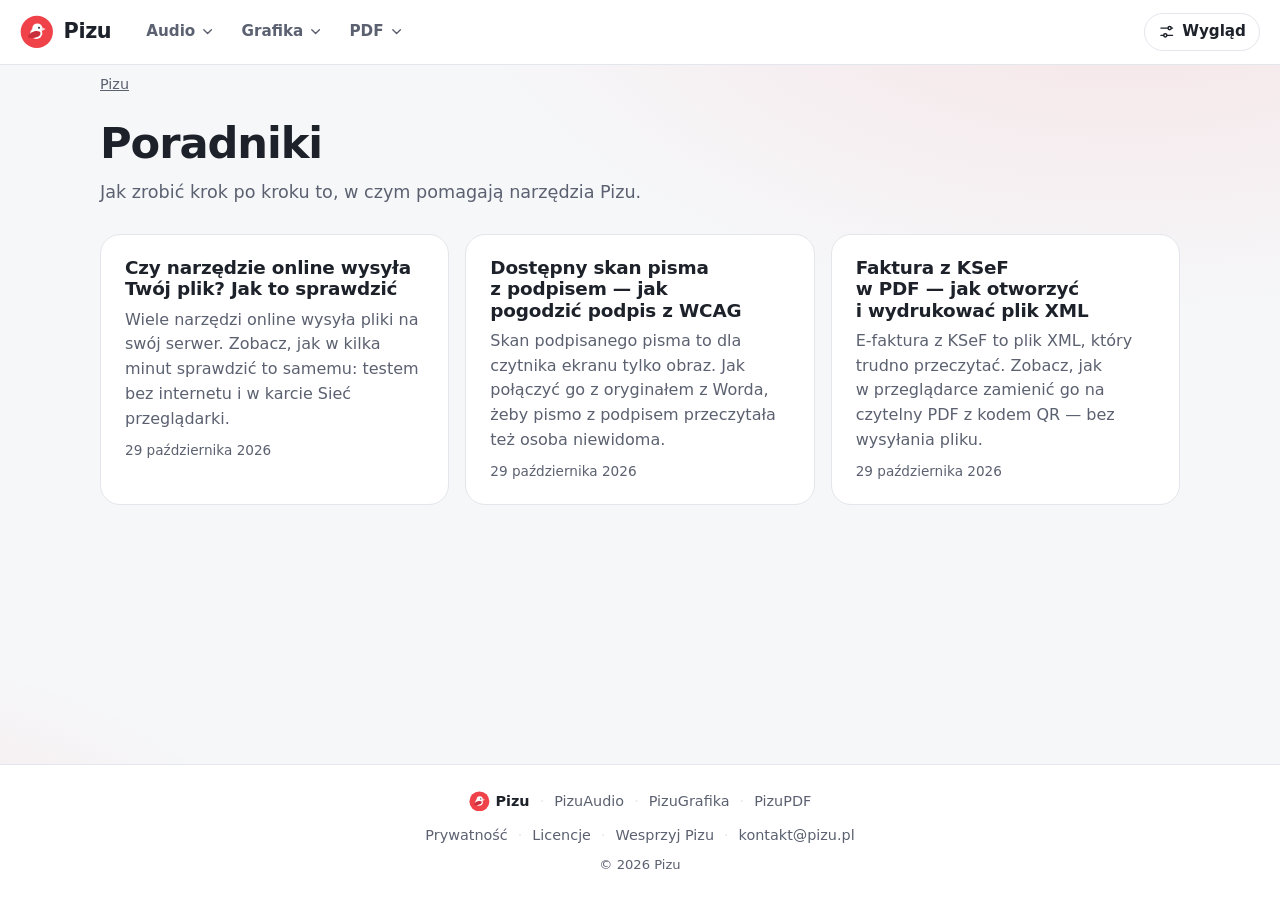
==== commit 3bc692ec: "Wdrożenie (2026-10-29 17:17) Źródło: pizu-pl f7680fd" ====
--- a/poradniki/index.html
+++ b/poradniki/index.html
@@ -33,7 +33,7 @@
   <link rel="stylesheet" href="/start.css?v=85e045e8c1">
   <script src="/pizu-shell.js?v=98fed515b8" defer></script>
   <script src="/start.js?v=29571391bf" defer></script>
-  <script type="application/ld+json">{"@context":"https://schema.org","@type":"CollectionPage","name":"Poradniki","description":"Poradniki Pizu: jak zrobić krok po kroku to, w czym pomagają narzędzia do PDF-ów, zdjęć i dźwięku — bez wysyłania plików na serwer.","url":"https://pizu.pl/poradniki/","inLanguage":"pl","hasPart":[{"@type":"Article","headline":"Dostępny skan pisma z podpisem — jak pogodzić podpis z WCAG","url":"https://pizu.pl/poradniki/dostepny-skan-pisma-z-podpisem/"},{"@type":"Article","headline":"Faktura z KSeF w PDF — jak otworzyć i wydrukować plik XML","url":"https://pizu.pl/poradniki/faktura-z-ksef-w-pdf/"}]}</script>
+  <script type="application/ld+json">{"@context":"https://schema.org","@type":"CollectionPage","name":"Poradniki","description":"Poradniki Pizu: jak zrobić krok po kroku to, w czym pomagają narzędzia do PDF-ów, zdjęć i dźwięku — bez wysyłania plików na serwer.","url":"https://pizu.pl/poradniki/","inLanguage":"pl","hasPart":[{"@type":"Article","headline":"Czy narzędzie online wysyła Twój plik? Jak to sprawdzić","url":"https://pizu.pl/poradniki/czy-narzedzie-online-wysyla-plik/"},{"@type":"Article","headline":"Dostępny skan pisma z podpisem — jak pogodzić podpis z WCAG","url":"https://pizu.pl/poradniki/dostepny-skan-pisma-z-podpisem/"},{"@type":"Article","headline":"Faktura z KSeF w PDF — jak otworzyć i wydrukować plik XML","url":"https://pizu.pl/poradniki/faktura-z-ksef-w-pdf/"}]}</script>
 </head>
 <body>
   <a class="skip" href="#tresc">Przejdź do treści</a>
@@ -56,6 +56,11 @@
       <h1 id="poradniki-h1">Poradniki</h1>
       <p class="guide-index-lead">Jak zrobić krok po kroku to, w&nbsp;czym pomagają narzędzia Pizu.</p>
       <ul class="guide-list" role="list">
+        <li>
+          <h2><a href="/poradniki/czy-narzedzie-online-wysyla-plik/">Czy narzędzie online wysyła Twój plik? Jak to sprawdzić</a></h2>
+          <p>Wiele narzędzi online wysyła pliki na swój serwer. Zobacz, jak w&nbsp;kilka minut sprawdzić to samemu: testem bez internetu i&nbsp;w&nbsp;karcie Sieć przeglądarki.</p>
+          <p class="guide-date"><time datetime="2026-10-29">29 października 2026</time></p>
+        </li>
         <li>
           <h2><a href="/poradniki/dostepny-skan-pisma-z-podpisem/">Dostępny skan pisma z&nbsp;podpisem&nbsp;— jak pogodzić podpis z&nbsp;WCAG</a></h2>
           <p>Skan podpisanego pisma to dla czytnika ekranu tylko obraz. Jak połączyć go z&nbsp;oryginałem z&nbsp;Worda, żeby pismo z&nbsp;podpisem przeczytała też osoba niewidoma.</p>
